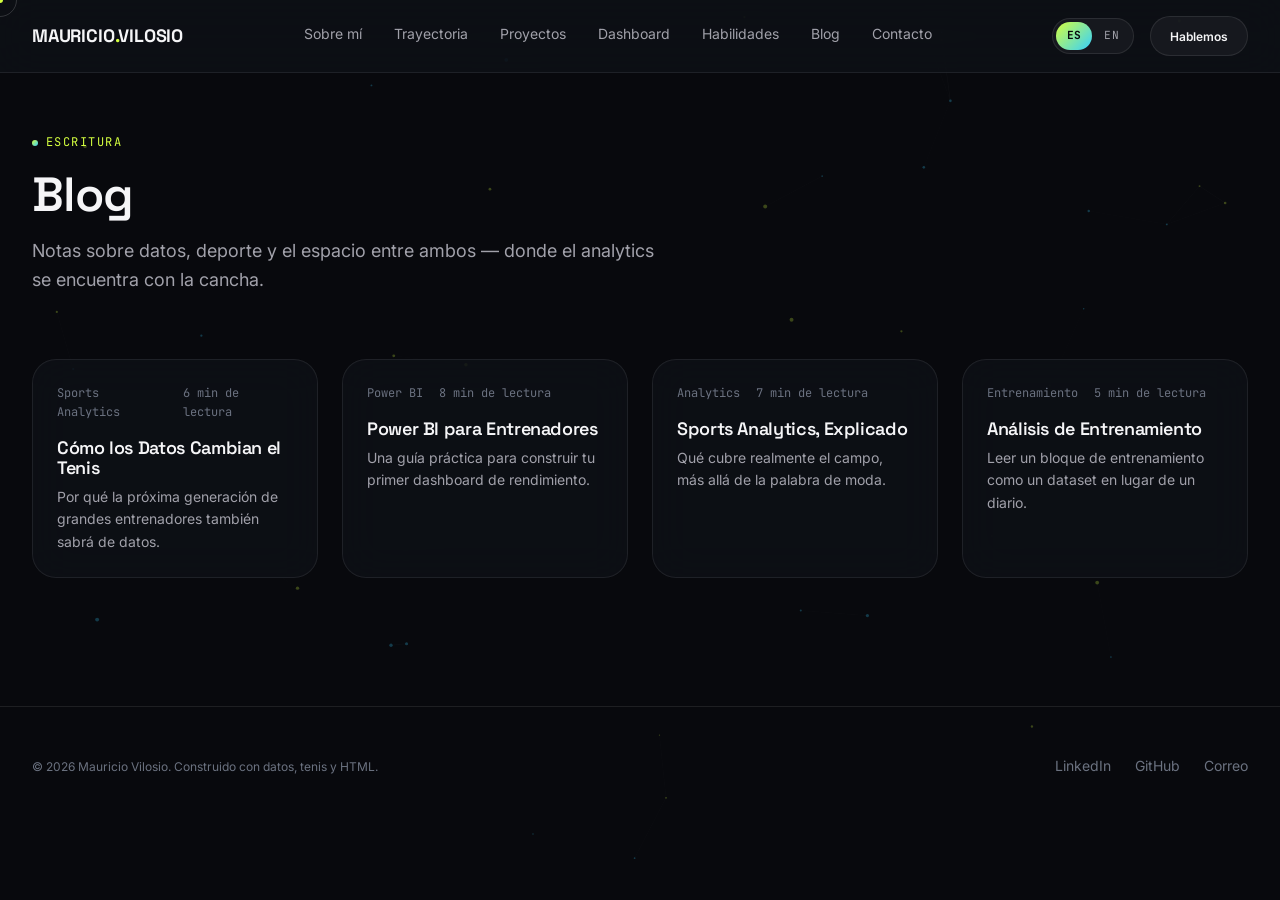
==== blog/index.html @ e8882847 "Sitio completo" ====
<!DOCTYPE html>
<html lang="es">
<head>
  <meta charset="UTF-8" />
  <meta name="viewport" content="width=device-width, initial-scale=1.0" />
  <title>Blog — Mauricio Vilosio</title>
  <meta name="description" content="Notas sobre Data Analytics, Sports Analytics y Rendimiento en Tenis por Mauricio Vilosio." />
  <link rel="icon" type="image/svg+xml" href="../assets/favicon.svg" />
  <link rel="preconnect" href="https://fonts.googleapis.com" />
  <link rel="preconnect" href="https://fonts.gstatic.com" crossorigin />
  <link href="https://fonts.googleapis.com/css2?family=Space+Grotesk:wght@500;600;700&family=Inter:wght@400;500;600;700&family=JetBrains+Mono:wght@400;500&display=swap" rel="stylesheet" />
  <link rel="stylesheet" href="../css/variables.css" />
  <link rel="stylesheet" href="../css/base.css" />
  <link rel="stylesheet" href="../css/components.css" />
  <link rel="stylesheet" href="../css/animations.css" />
  <link rel="stylesheet" href="../css/responsive.css" />
</head>
<body>
  <a href="#main" class="skip-link">Saltar al contenido</a>
  <canvas id="particles-canvas" aria-hidden="true"></canvas>

  <header class="nav is-scrolled">
    <div class="container nav__inner">
      <a href="../index.html" class="nav__logo">MAURICIO<span>.</span>VILOSIO</a>
      <nav class="nav__links" aria-label="Primary">
        <a href="../index.html#about" data-i18n="nav.about">Sobre mí</a>
        <a href="../index.html#timeline" data-i18n="nav.journey">Trayectoria</a>
        <a href="../index.html#projects" data-i18n="nav.projects">Proyectos</a>
        <a href="../index.html#dashboard" data-i18n="nav.dashboard">Dashboard</a>
        <a href="../index.html#skills" data-i18n="nav.skills">Habilidades</a>
        <a href="index.html" data-i18n="nav.blog">Blog</a>
        <a href="../index.html#contact" data-i18n="nav.contact">Contacto</a>
      </nav>
      <div class="nav__actions">
        <div class="lang-switch" role="group" aria-label="Language / Idioma">
          <button type="button" class="lang-switch__btn" data-lang="es">ES</button>
          <button type="button" class="lang-switch__btn" data-lang="en">EN</button>
        </div>
        <a href="../index.html#contact" class="btn btn--secondary btn--sm" data-i18n="nav.cta">Hablemos</a>
        <button class="nav__toggle" aria-label="Toggle menu" aria-expanded="false"><span></span><span></span><span></span></button>
      </div>
    </div>
  </header>

  <main id="main">
    <section class="section" style="padding-top: var(--space-8);">
      <div class="container">
        <div class="section-header reveal">
          <p class="eyebrow" data-i18n="blog.eyebrow">Escritura</p>
          <h1 class="section-title" data-i18n="blog.h1">Blog</h1>
          <p class="section-subtitle" data-i18n="blog.subtitle">Notas sobre datos, deporte y el espacio entre ambos — donde el analytics se encuentra con la cancha.</p>
        </div>

        <div class="blog-grid">
          <a class="glass-card blog-card reveal" href="how-data-changes-tennis.html" data-transition>
            <p class="blog-card__meta"><span data-i18n="blog.cat1">Sports Analytics</span><span data-i18n="blog.read1">6 min de lectura</span></p>
            <h2 class="blog-card__title" data-i18n="blog.post1.title">Cómo los Datos Cambian el Tenis</h2>
            <p class="blog-card__excerpt" data-i18n="blog.post1.excerpt">Por qué la próxima generación de grandes entrenadores también sabrá de datos.</p>
          </a>
          <a class="glass-card blog-card reveal" href="power-bi-for-coaches.html" data-transition>
            <p class="blog-card__meta"><span>Power BI</span><span data-i18n="blog.read2">8 min de lectura</span></p>
            <h2 class="blog-card__title" data-i18n="blog.post2.title">Power BI para Entrenadores</h2>
            <p class="blog-card__excerpt" data-i18n="blog.post2.excerpt">Una guía práctica para construir tu primer dashboard de rendimiento.</p>
          </a>
          <a class="glass-card blog-card reveal" href="sports-analytics.html" data-transition>
            <p class="blog-card__meta"><span data-i18n="blog.cat3">Analytics</span><span data-i18n="blog.read3">7 min de lectura</span></p>
            <h2 class="blog-card__title" data-i18n="blog.post3.title">Sports Analytics, Explicado</h2>
            <p class="blog-card__excerpt" data-i18n="blog.post3.excerpt">Qué cubre realmente el campo, más allá de la palabra de moda.</p>
          </a>
          <a class="glass-card blog-card reveal" href="training-analysis.html" data-transition>
            <p class="blog-card__meta"><span data-i18n="blog.cat4">Entrenamiento</span><span data-i18n="blog.read4">5 min de lectura</span></p>
            <h2 class="blog-card__title" data-i18n="blog.post4.title">Análisis de Entrenamiento</h2>
            <p class="blog-card__excerpt" data-i18n="blog.post4.excerpt">Leer un bloque de entrenamiento como un dataset en lugar de un diario.</p>
          </a>
        </div>
      </div>
    </section>
  </main>

  <footer class="footer">
    <div class="container footer__inner">
      <p class="footer__copy" data-i18n-copy="footer.copy">© 2026 Mauricio Vilosio. Construido con datos, tenis y HTML.</p>
      <div class="footer__links">
        <a href="https://www.linkedin.com/in/mauriciovilosio/" target="_blank" rel="noopener">LinkedIn</a>
        <a href="https://github.com/vilomauricio" target="_blank" rel="noopener">GitHub</a>
        <a href="mailto:mvilosiog@gmail.com" data-i18n="social.email">Correo</a>
      </div>
    </div>
  </footer>

  <script>
    window.PAGE_I18N = {
      en: {
        "meta.title": "Blog — Mauricio Vilosio",
        "meta.description": "Notes on Data Analytics, Sports Analytics and Tennis Performance by Mauricio Vilosio.",
        "blog.eyebrow": "Writing",
        "blog.h1": "Blog",
        "blog.subtitle": "Notes on data, sport and the space in between — where analytics meets the court.",
        "blog.cat1": "Sports Analytics",
        "blog.cat3": "Analytics",
        "blog.cat4": "Training",
        "blog.read1": "6 min read",
        "blog.read2": "8 min read",
        "blog.read3": "7 min read",
        "blog.read4": "5 min read",
        "blog.post1.title": "How Data Changes Tennis",
        "blog.post1.excerpt": "Why the next generation of great coaches will also be data-literate.",
        "blog.post2.title": "Power BI for Coaches",
        "blog.post2.excerpt": "A practical guide to building your first performance dashboard.",
        "blog.post3.title": "Sports Analytics, Explained",
        "blog.post3.excerpt": "What the field actually covers, beyond the buzzword.",
        "blog.post4.title": "Training Analysis",
        "blog.post4.excerpt": "Reading a training block like a dataset instead of a diary."
      }
    };
  </script>
  <script src="../js/cursor.js"></script>
  <script src="../js/particles.js"></script>
  <script src="../js/scrollReveal.js"></script>
  <script src="../js/navigation.js"></script>
  <script src="../js/main.js"></script>
  <script src="../js/i18n.js"></script>
</body>
</html>
---- css/variables.css ----
/* ==========================================================================
   DESIGN TOKENS — Mauricio Vilosio Portfolio
   ==========================================================================
   Central source of truth for color, spacing, typography and motion.
   Change values here to re-theme the entire site.
   Palette concept: "Data meets Court" — near-black base (Apple/Linear feel),
   lime accent (tennis ball) + cyan accent (data/tech) as gradient partners.
   ========================================================================== */

:root {
  /* ---------- Color: Base surfaces (Dark mode = default) ---------- */
  --color-bg: #08090d;
  --color-bg-alt: #0d0f16;
  --color-bg-elevated: #12141c;
  --color-surface: rgba(255, 255, 255, 0.045);
  --color-surface-hover: rgba(255, 255, 255, 0.075);
  --color-border: rgba(255, 255, 255, 0.09);
  --color-border-strong: rgba(255, 255, 255, 0.16);

  /* ---------- Color: Text ---------- */
  --color-text-primary: #f5f5f7;
  --color-text-secondary: #a1a1aa;
  --color-text-tertiary: #6b7280;
  --color-text-inverse: #08090d;

  /* ---------- Color: Brand accents ---------- */
  --color-accent-lime: #d4ff3f;
  --color-accent-cyan: #35d0ff;
  --color-accent-violet: #8b7bff;
  --gradient-brand: linear-gradient(135deg, var(--color-accent-lime) 0%, var(--color-accent-cyan) 100%);
  --gradient-brand-soft: linear-gradient(135deg, rgba(212, 255, 63, 0.15) 0%, rgba(53, 208, 255, 0.15) 100%);
  --gradient-violet: linear-gradient(135deg, var(--color-accent-cyan) 0%, var(--color-accent-violet) 100%);
  --gradient-radial-glow: radial-gradient(circle at 50% 0%, rgba(53, 208, 255, 0.16), transparent 60%);

  /* ---------- Color: Semantic ---------- */
  --color-success: #4ade80;
  --color-warning: #fbbf24;

  /* ---------- Typography ---------- */
  --font-display: "Space Grotesk", "Inter", -apple-system, BlinkMacSystemFont, sans-serif;
  --font-body: "Inter", -apple-system, BlinkMacSystemFont, "Segoe UI", sans-serif;
  --font-mono: "JetBrains Mono", "SFMono-Regular", Menlo, monospace;

  --fs-xs: 0.75rem;
  --fs-sm: 0.875rem;
  --fs-base: 1rem;
  --fs-md: 1.125rem;
  --fs-lg: 1.375rem;
  --fs-xl: 1.75rem;
  --fs-2xl: 2.25rem;
  --fs-3xl: 3rem;
  --fs-4xl: 4rem;
  --fs-5xl: 5.5rem;

  /* ---------- Spacing scale (8px base) ---------- */
  --space-1: 0.5rem;
  --space-2: 1rem;
  --space-3: 1.5rem;
  --space-4: 2rem;
  --space-5: 3rem;
  --space-6: 4rem;
  --space-7: 6rem;
  --space-8: 8rem;
  --space-9: 12rem;

  /* ---------- Layout ---------- */
  --container-max: 1280px;
  --container-narrow: 860px;
  --radius-sm: 8px;
  --radius-md: 16px;
  --radius-lg: 24px;
  --radius-full: 999px;

  /* ---------- Elevation ---------- */
  --shadow-sm: 0 2px 8px rgba(0, 0, 0, 0.25);
  --shadow-md: 0 8px 30px rgba(0, 0, 0, 0.35);
  --shadow-lg: 0 20px 60px rgba(0, 0, 0, 0.45);
  --shadow-glow-lime: 0 0 40px rgba(212, 255, 63, 0.18);
  --shadow-glow-cyan: 0 0 40px rgba(53, 208, 255, 0.18);

  /* ---------- Glassmorphism ---------- */
  --glass-bg: rgba(18, 20, 28, 0.55);
  --glass-border: rgba(255, 255, 255, 0.08);
  --glass-blur: blur(20px);

  /* ---------- Motion ---------- */
  --ease-out-quart: cubic-bezier(0.25, 1, 0.5, 1);
  --ease-out-expo: cubic-bezier(0.16, 1, 0.3, 1);
  --duration-fast: 0.2s;
  --duration-base: 0.4s;
  --duration-slow: 0.8s;

  /* ---------- Z-index scale ---------- */
  --z-cursor: 9999;
  --z-nav: 1000;
  --z-modal: 900;
  --z-particles: -1;
}

/* Light mode is intentionally not implemented — dark is the brand default,
   per project spec. A prefers-color-scheme hook is left here for future use. */
---- css/base.css ----
/* ==========================================================================
   BASE — reset, typography, global element defaults
   ========================================================================== */

*,
*::before,
*::after {
  box-sizing: border-box;
  margin: 0;
  padding: 0;
}

html {
  scroll-behavior: smooth;
  -webkit-text-size-adjust: 100%;
}

@media (prefers-reduced-motion: reduce) {
  html {
    scroll-behavior: auto;
  }
  *,
  *::before,
  *::after {
    animation-duration: 0.001ms !important;
    animation-iteration-count: 1 !important;
    transition-duration: 0.001ms !important;
    scroll-behavior: auto !important;
  }
}

body {
  background: var(--color-bg);
  color: var(--color-text-primary);
  font-family: var(--font-body);
  font-size: var(--fs-base);
  line-height: 1.6;
  -webkit-font-smoothing: antialiased;
  -moz-osx-font-smoothing: grayscale;
  overflow-x: hidden;
  cursor: none;
}

/* Fallback: on touch devices there's no custom cursor, restore default */
@media (hover: none) and (pointer: coarse) {
  body {
    cursor: auto;
  }
}

img,
picture,
svg {
  display: block;
  max-width: 100%;
}

a {
  color: inherit;
  text-decoration: none;
}

ul,
ol {
  list-style: none;
}

button,
input,
textarea {
  font: inherit;
  color: inherit;
  background: none;
  border: none;
}

button {
  cursor: pointer;
}

h1,
h2,
h3,
h4 {
  font-family: var(--font-display);
  font-weight: 600;
  line-height: 1.1;
  letter-spacing: -0.02em;
}

::selection {
  background: var(--color-accent-lime);
  color: var(--color-text-inverse);
}

/* Accessible focus ring — never remove focus styles without a replacement */
:focus-visible {
  outline: 2px solid var(--color-accent-cyan);
  outline-offset: 3px;
  border-radius: var(--radius-sm);
}

/* Scrollbar (webkit) — subtle, matches dark theme */
::-webkit-scrollbar {
  width: 10px;
}
::-webkit-scrollbar-track {
  background: var(--color-bg);
}
::-webkit-scrollbar-thumb {
  background: var(--color-border-strong);
  border-radius: var(--radius-full);
}
::-webkit-scrollbar-thumb:hover {
  background: var(--color-text-tertiary);
}

/* ---------- Layout helpers ---------- */
.container {
  width: 100%;
  max-width: var(--container-max);
  margin-inline: auto;
  padding-inline: var(--space-4);
}

.container--narrow {
  max-width: var(--container-narrow);
}

.section {
  padding-block: var(--space-8);
  position: relative;
}

.section-header {
  max-width: 640px;
  margin-bottom: var(--space-6);
}

.eyebrow {
  display: inline-flex;
  align-items: center;
  gap: var(--space-1);
  font-family: var(--font-mono);
  font-size: var(--fs-xs);
  letter-spacing: 0.12em;
  text-transform: uppercase;
  color: var(--color-accent-lime);
  margin-bottom: var(--space-2);
}

.eyebrow::before {
  content: "";
  width: 6px;
  height: 6px;
  border-radius: 50%;
  background: var(--gradient-brand);
}

.section-title {
  font-size: var(--fs-3xl);
  margin-bottom: var(--space-2);
}

.section-subtitle {
  color: var(--color-text-secondary);
  font-size: var(--fs-md);
  max-width: 60ch;
}

.text-gradient {
  background: var(--gradient-brand);
  -webkit-background-clip: text;
  background-clip: text;
  color: transparent;
}

.sr-only {
  position: absolute;
  width: 1px;
  height: 1px;
  padding: 0;
  margin: -1px;
  overflow: hidden;
  clip: rect(0, 0, 0, 0);
  white-space: nowrap;
  border: 0;
}

.skip-link {
  position: absolute;
  top: -100px;
  left: var(--space-2);
  background: var(--color-accent-lime);
  color: var(--color-text-inverse);
  padding: var(--space-1) var(--space-2);
  border-radius: var(--radius-sm);
  z-index: 10000;
  transition: top var(--duration-fast) var(--ease-out-quart);
}

.skip-link:focus {
  top: var(--space-2);
}
---- css/components.css ----
/* ==========================================================================
   COMPONENTS — reusable UI blocks
   Sections in this file: Cursor, Nav, Language switch, Buttons, Glass Card,
   Hero, Timeline, Project Card, Dashboard/KPI, Skills, Vision, Process,
   Blog, Contact, Footer, Project page, Reveal utility.
   ========================================================================== */

/* ---------- Custom cursor ---------- */
.cursor-dot,
.cursor-ring {
  position: fixed;
  top: 0;
  left: 0;
  pointer-events: none;
  z-index: var(--z-cursor);
  border-radius: 50%;
  transform: translate(-50%, -50%);
  will-change: transform;
}

.cursor-dot {
  width: 6px;
  height: 6px;
  background: var(--color-accent-lime);
}

.cursor-ring {
  width: 34px;
  height: 34px;
  border: 1px solid var(--color-border-strong);
  transition: width var(--duration-fast) var(--ease-out-quart), height var(--duration-fast) var(--ease-out-quart),
    border-color var(--duration-fast) var(--ease-out-quart), background var(--duration-fast) var(--ease-out-quart);
}

.cursor-ring.is-hover {
  width: 60px;
  height: 60px;
  background: rgba(212, 255, 63, 0.08);
  border-color: var(--color-accent-lime);
}

@media (hover: none) and (pointer: coarse) {
  .cursor-dot,
  .cursor-ring {
    display: none;
  }
}

/* ---------- Particle canvas ---------- */
#particles-canvas {
  position: fixed;
  inset: 0;
  z-index: var(--z-particles);
  opacity: 0.5;
}

/* ---------- Navigation ---------- */
.nav {
  position: fixed;
  top: 0;
  left: 0;
  right: 0;
  z-index: var(--z-nav);
  padding: var(--space-2) 0;
  transition: background var(--duration-base) var(--ease-out-quart), border-color var(--duration-base) var(--ease-out-quart);
  border-bottom: 1px solid transparent;
}

.nav.is-scrolled {
  background: var(--glass-bg);
  backdrop-filter: var(--glass-blur);
  -webkit-backdrop-filter: var(--glass-blur);
  border-bottom-color: var(--glass-border);
}

.nav__inner {
  display: flex;
  align-items: center;
  justify-content: space-between;
}

.nav__logo {
  font-family: var(--font-display);
  font-weight: 700;
  font-size: var(--fs-md);
  letter-spacing: -0.01em;
}

.nav__logo span {
  color: var(--color-accent-lime);
}

.nav__links {
  display: flex;
  gap: var(--space-4);
}

.nav__links a {
  font-size: var(--fs-sm);
  color: var(--color-text-secondary);
  position: relative;
  padding-bottom: 4px;
  transition: color var(--duration-fast);
}

.nav__links a::after {
  content: "";
  position: absolute;
  left: 0;
  bottom: 0;
  width: 0;
  height: 1px;
  background: var(--gradient-brand);
  transition: width var(--duration-base) var(--ease-out-quart);
}

.nav__links a:hover {
  color: var(--color-text-primary);
}

.nav__links a:hover::after {
  width: 100%;
}

.nav__actions {
  display: flex;
  align-items: center;
  gap: var(--space-2);
}

/* ---------- Language switch ---------- */
.lang-switch {
  display: flex;
  align-items: center;
  gap: 2px;
  padding: 3px;
  border-radius: var(--radius-full);
  border: 1px solid var(--color-border);
  background: var(--color-surface);
}

.lang-switch__btn {
  padding: 0.3rem 0.65rem;
  font-family: var(--font-mono);
  font-size: 0.7rem;
  letter-spacing: 0.04em;
  border-radius: var(--radius-full);
  color: var(--color-text-secondary);
  transition: background var(--duration-fast), color var(--duration-fast);
}

.lang-switch__btn:hover {
  color: var(--color-text-primary);
}

.lang-switch__btn.is-active {
  background: var(--gradient-brand);
  color: var(--color-text-inverse);
  font-weight: 700;
}

.nav__toggle {
  display: none;
  flex-direction: column;
  gap: 5px;
  width: 24px;
}

.nav__toggle span {
  height: 2px;
  background: var(--color-text-primary);
  border-radius: 2px;
}

/* ---------- Buttons ---------- */
.btn {
  display: inline-flex;
  align-items: center;
  justify-content: center;
  gap: var(--space-1);
  padding: 0.9rem 1.8rem;
  border-radius: var(--radius-full);
  font-size: var(--fs-sm);
  font-weight: 600;
  transition: transform var(--duration-fast) var(--ease-out-quart), box-shadow var(--duration-fast) var(--ease-out-quart),
    background var(--duration-fast) var(--ease-out-quart), border-color var(--duration-fast) var(--ease-out-quart);
  white-space: nowrap;
}

.btn:active {
  transform: scale(0.97);
}

.btn--primary {
  background: var(--gradient-brand);
  color: var(--color-text-inverse);
}

.btn--primary:hover {
  box-shadow: var(--shadow-glow-lime);
  transform: translateY(-2px);
}

.btn--secondary {
  background: var(--color-surface);
  border: 1px solid var(--color-border);
  color: var(--color-text-primary);
}

.btn--secondary:hover {
  background: var(--color-surface-hover);
  border-color: var(--color-border-strong);
  transform: translateY(-2px);
}

.btn--ghost {
  color: var(--color-text-secondary);
  padding: 0.6rem 1rem;
}

.btn--ghost:hover {
  color: var(--color-text-primary);
}

.btn--sm {
  padding: 0.6rem 1.2rem;
  font-size: var(--fs-xs);
}

/* ---------- Glass card (base for most components) ---------- */
.glass-card {
  background: var(--glass-bg);
  border: 1px solid var(--glass-border);
  backdrop-filter: var(--glass-blur);
  -webkit-backdrop-filter: var(--glass-blur);
  border-radius: var(--radius-lg);
  transition: transform var(--duration-base) var(--ease-out-quart), border-color var(--duration-base) var(--ease-out-quart),
    box-shadow var(--duration-base) var(--ease-out-quart);
}

/* ---------- Hero ---------- */
.hero {
  min-height: 100vh;
  display: flex;
  align-items: center;
  position: relative;
  padding-top: var(--space-7);
  background: var(--gradient-radial-glow);
}

.hero__grid {
  display: grid;
  grid-template-columns: 1.1fr 0.9fr;
  gap: var(--space-6);
  align-items: center;
}

.hero__eyebrow {
  font-family: var(--font-mono);
  font-size: var(--fs-sm);
  color: var(--color-accent-cyan);
  letter-spacing: 0.08em;
  margin-bottom: var(--space-2);
}

.hero__title {
  font-size: clamp(2.6rem, 6vw, var(--fs-5xl));
  margin-bottom: var(--space-2);
}

.hero__roles {
  display: flex;
  flex-wrap: wrap;
  gap: var(--space-1);
  margin-bottom: var(--space-3);
}

.role-pill {
  font-family: var(--font-mono);
  font-size: var(--fs-xs);
  padding: 0.35rem 0.9rem;
  border-radius: var(--radius-full);
  border: 1px solid var(--color-border);
  color: var(--color-text-secondary);
  background: var(--color-surface);
}

.hero__subtitle {
  font-size: var(--fs-lg);
  color: var(--color-text-secondary);
  max-width: 46ch;
  margin-bottom: var(--space-4);
}

.hero__actions {
  display: flex;
  gap: var(--space-2);
  flex-wrap: wrap;
}

.hero__visual {
  position: relative;
  aspect-ratio: 4 / 5;
  border-radius: var(--radius-lg);
  overflow: hidden;
  border: 1px solid var(--color-border);
  box-shadow: var(--shadow-lg);
}

.hero__visual img {
  width: 100%;
  height: 100%;
  object-fit: cover;
}

.hero__visual::after {
  content: "";
  position: absolute;
  inset: 0;
  background: linear-gradient(180deg, transparent 40%, rgba(8, 9, 13, 0.75) 100%);
}

.hero__scroll-cue {
  position: absolute;
  bottom: var(--space-4);
  left: 50%;
  transform: translateX(-50%);
  display: flex;
  flex-direction: column;
  align-items: center;
  gap: var(--space-1);
  font-family: var(--font-mono);
  font-size: var(--fs-xs);
  color: var(--color-text-tertiary);
}

.hero__scroll-cue .line {
  width: 1px;
  height: 32px;
  background: var(--color-border-strong);
  position: relative;
  overflow: hidden;
}

.hero__scroll-cue .line::after {
  content: "";
  position: absolute;
  top: -100%;
  left: 0;
  width: 100%;
  height: 100%;
  background: var(--gradient-brand);
  animation: scroll-cue 2s ease-in-out infinite;
}

@keyframes scroll-cue {
  0% {
    top: -100%;
  }
  50% {
    top: 0;
  }
  100% {
    top: 100%;
  }
}

/* ---------- About ---------- */
.about__layout {
  display: grid;
  grid-template-columns: 0.9fr 1.1fr;
  gap: var(--space-6);
  align-items: start;
}

.about__story p {
  color: var(--color-text-secondary);
  margin-bottom: var(--space-3);
  font-size: var(--fs-md);
}

.about__story strong {
  color: var(--color-text-primary);
  font-weight: 600;
}

.about__quote {
  padding: var(--space-4);
  border-left: 2px solid var(--color-accent-lime);
  font-family: var(--font-display);
  font-size: var(--fs-lg);
  color: var(--color-text-primary);
}

/* ---------- Timeline ---------- */
.timeline {
  position: relative;
  padding-left: var(--space-5);
}

.timeline::before {
  content: "";
  position: absolute;
  left: 6px;
  top: 6px;
  bottom: 6px;
  width: 2px;
  background: linear-gradient(180deg, var(--color-accent-lime), var(--color-accent-cyan), var(--color-border));
}

.timeline__item {
  position: relative;
  padding-bottom: var(--space-6);
}

.timeline__item:last-child {
  padding-bottom: 0;
}

.timeline__dot {
  position: absolute;
  left: calc(-1 * var(--space-5) + 1px);
  top: 4px;
  width: 14px;
  height: 14px;
  border-radius: 50%;
  background: var(--color-bg);
  border: 2px solid var(--color-accent-cyan);
  transition: background var(--duration-base), border-color var(--duration-base), box-shadow var(--duration-base);
}

.timeline__item.is-active .timeline__dot {
  background: var(--gradient-brand);
  border-color: transparent;
  box-shadow: var(--shadow-glow-lime);
}

.timeline__year {
  font-family: var(--font-mono);
  font-size: var(--fs-xs);
  color: var(--color-accent-cyan);
  letter-spacing: 0.08em;
  margin-bottom: 0.35rem;
}

.timeline__title {
  font-size: var(--fs-lg);
  margin-bottom: 0.4rem;
}

.timeline__desc {
  color: var(--color-text-secondary);
  max-width: 60ch;
}

.timeline__item--future .timeline__dot {
  border-style: dashed;
}

/* ---------- Featured Projects ---------- */
.projects-grid {
  display: grid;
  grid-template-columns: repeat(auto-fit, minmax(320px, 1fr));
  gap: var(--space-3);
}

.project-card {
  padding: var(--space-3);
  display: flex;
  flex-direction: column;
  height: 100%;
  min-height: 320px;
}

.project-card:hover {
  transform: translateY(-6px);
  border-color: var(--color-border-strong);
  box-shadow: var(--shadow-md);
}

.project-card__tag {
  font-family: var(--font-mono);
  font-size: var(--fs-xs);
  color: var(--color-accent-lime);
  text-transform: uppercase;
  letter-spacing: 0.08em;
  margin-bottom: var(--space-2);
}

.project-card__media {
  border-radius: var(--radius-md);
  overflow: hidden;
  aspect-ratio: 16/10;
  margin-bottom: var(--space-2);
  border: 1px solid var(--color-border);
}

.project-card__media img {
  width: 100%;
  height: 100%;
  object-fit: cover;
  transition: transform var(--duration-slow) var(--ease-out-quart);
}

.project-card:hover .project-card__media img {
  transform: scale(1.06);
}

.project-card__title {
  font-size: var(--fs-lg);
  margin-bottom: var(--space-1);
}

.project-card__desc {
  color: var(--color-text-secondary);
  font-size: var(--fs-sm);
  margin-bottom: var(--space-2);
  flex-grow: 1;
}

.project-card__stack {
  display: flex;
  flex-wrap: wrap;
  gap: 0.4rem;
  margin-bottom: var(--space-2);
}

.chip {
  font-size: var(--fs-xs);
  padding: 0.25rem 0.7rem;
  border-radius: var(--radius-full);
  background: var(--color-surface);
  border: 1px solid var(--color-border);
  color: var(--color-text-secondary);
}

.project-card__link {
  display: inline-flex;
  align-items: center;
  gap: 0.4rem;
  font-size: var(--fs-sm);
  font-weight: 600;
  color: var(--color-text-primary);
}

.project-card__link svg {
  width: 16px;
  height: 16px;
  transition: transform var(--duration-fast) var(--ease-out-quart);
}

.project-card:hover .project-card__link svg {
  transform: translate(3px, -3px);
}

/* ---------- Dashboard / KPI ---------- */
.dashboard {
  border-radius: var(--radius-lg);
  padding: var(--space-5);
  background: linear-gradient(160deg, rgba(212, 255, 63, 0.04), rgba(53, 208, 255, 0.04));
  border: 1px solid var(--color-border);
}

.dashboard__header {
  display: flex;
  align-items: center;
  justify-content: space-between;
  margin-bottom: var(--space-4);
  flex-wrap: wrap;
  gap: var(--space-2);
}

.dashboard__status {
  display: flex;
  align-items: center;
  gap: 0.5rem;
  font-family: var(--font-mono);
  font-size: var(--fs-xs);
  color: var(--color-success);
}

.dashboard__status .dot {
  width: 8px;
  height: 8px;
  border-radius: 50%;
  background: var(--color-success);
  box-shadow: 0 0 8px var(--color-success);
  animation: pulse-dot 2s infinite;
}

@keyframes pulse-dot {
  0%,
  100% {
    opacity: 1;
  }
  50% {
    opacity: 0.4;
  }
}

.kpi-grid {
  display: grid;
  grid-template-columns: repeat(5, 1fr);
  gap: var(--space-3);
}

.kpi-card {
  padding: var(--space-3);
  text-align: left;
}

.kpi-card__value {
  font-family: var(--font-display);
  font-size: var(--fs-3xl);
  font-weight: 700;
  background: var(--gradient-brand);
  -webkit-background-clip: text;
  background-clip: text;
  color: transparent;
  line-height: 1;
  margin-bottom: 0.5rem;
}

.kpi-card__label {
  font-size: var(--fs-sm);
  color: var(--color-text-secondary);
}

.kpi-card__bar {
  margin-top: var(--space-2);
  height: 4px;
  border-radius: var(--radius-full);
  background: var(--color-border);
  overflow: hidden;
}

.kpi-card__bar span {
  display: block;
  height: 100%;
  width: 0%;
  background: var(--gradient-brand);
  transition: width 1.4s var(--ease-out-expo);
}

/* ---------- Skills ---------- */
.skills-grid {
  display: grid;
  grid-template-columns: repeat(auto-fill, minmax(190px, 1fr));
  gap: var(--space-2);
}

.skill-card {
  padding: var(--space-3);
  text-align: center;
  display: flex;
  flex-direction: column;
  align-items: center;
  gap: var(--space-1);
}

.skill-card:hover {
  transform: translateY(-4px);
  border-color: var(--color-accent-cyan);
}

.skill-card__icon {
  width: 34px;
  height: 34px;
  color: var(--color-accent-lime);
}

.skill-card__name {
  font-weight: 600;
  font-size: var(--fs-sm);
}

.skill-card__category {
  font-family: var(--font-mono);
  font-size: 0.65rem;
  text-transform: uppercase;
  letter-spacing: 0.06em;
  color: var(--color-text-tertiary);
}

/* ---------- Vision ---------- */
.vision {
  border-radius: var(--radius-lg);
  padding: var(--space-6);
  text-align: center;
  background: var(--gradient-brand-soft);
  border: 1px solid var(--color-border);
}

.vision__text {
  font-family: var(--font-display);
  font-size: clamp(1.5rem, 3vw, var(--fs-2xl));
  max-width: 780px;
  margin-inline: auto;
  line-height: 1.35;
}

/* ---------- Process ---------- */
.process-grid {
  display: grid;
  grid-template-columns: repeat(5, 1fr);
  gap: var(--space-2);
  counter-reset: process;
}

.process-card {
  padding: var(--space-3);
  position: relative;
}

.process-card::before {
  counter-increment: process;
  content: "0" counter(process);
  font-family: var(--font-mono);
  font-size: var(--fs-xs);
  color: var(--color-text-tertiary);
  display: block;
  margin-bottom: var(--space-2);
}

.process-card__title {
  font-size: var(--fs-md);
  margin-bottom: 0.4rem;
}

.process-card__desc {
  font-size: var(--fs-sm);
  color: var(--color-text-secondary);
}

.process-arrow {
  display: none;
}

/* ---------- Blog ---------- */
.blog-grid {
  display: grid;
  grid-template-columns: repeat(auto-fit, minmax(260px, 1fr));
  gap: var(--space-3);
}

.blog-card {
  padding: var(--space-3);
}

.blog-card:hover {
  transform: translateY(-4px);
}

.blog-card__meta {
  display: flex;
  gap: var(--space-2);
  font-family: var(--font-mono);
  font-size: var(--fs-xs);
  color: var(--color-text-tertiary);
  margin-bottom: var(--space-2);
}

.blog-card__title {
  font-size: var(--fs-md);
  margin-bottom: 0.5rem;
}

.blog-card__excerpt {
  color: var(--color-text-secondary);
  font-size: var(--fs-sm);
}

.badge-soon {
  display: inline-block;
  margin-top: var(--space-2);
  font-family: var(--font-mono);
  font-size: 0.65rem;
  text-transform: uppercase;
  letter-spacing: 0.08em;
  color: var(--color-text-tertiary);
  border: 1px dashed var(--color-border-strong);
  padding: 0.2rem 0.6rem;
  border-radius: var(--radius-full);
}

/* ---------- Contact ---------- */
.contact__layout {
  display: grid;
  grid-template-columns: 1fr 1fr;
  gap: var(--space-6);
}

.contact-form {
  display: flex;
  flex-direction: column;
  gap: var(--space-2);
}

.form-field {
  display: flex;
  flex-direction: column;
  gap: 0.5rem;
}

.form-field label {
  font-size: var(--fs-sm);
  color: var(--color-text-secondary);
}

.form-field input,
.form-field textarea {
  padding: 0.9rem 1rem;
  border-radius: var(--radius-sm);
  border: 1px solid var(--color-border);
  background: var(--color-surface);
  color: var(--color-text-primary);
  transition: border-color var(--duration-fast);
}

.form-field input:focus,
.form-field textarea:focus {
  border-color: var(--color-accent-cyan);
}

.contact-socials {
  display: flex;
  flex-direction: column;
  gap: var(--space-2);
  justify-content: center;
}

.social-link {
  display: flex;
  align-items: center;
  gap: var(--space-2);
  padding: var(--space-3);
}

.social-link:hover {
  border-color: var(--color-accent-lime);
  transform: translateX(4px);
}

.social-link svg {
  width: 22px;
  height: 22px;
  color: var(--color-accent-lime);
}

.social-link__label {
  font-weight: 600;
}

.social-link__value {
  font-size: var(--fs-xs);
  color: var(--color-text-tertiary);
}

.form-status {
  font-size: var(--fs-sm);
  min-height: 1.2em;
}

.form-status.success {
  color: var(--color-success);
}

/* ---------- Footer ---------- */
.footer {
  padding-block: var(--space-5);
  border-top: 1px solid var(--color-border);
}

.footer__inner {
  display: flex;
  align-items: center;
  justify-content: space-between;
  flex-wrap: wrap;
  gap: var(--space-2);
}

.footer__links {
  display: flex;
  gap: var(--space-3);
}

.footer__links a {
  color: var(--color-text-tertiary);
  font-size: var(--fs-sm);
  transition: color var(--duration-fast);
}

.footer__links a:hover {
  color: var(--color-text-primary);
}

.footer__copy {
  color: var(--color-text-tertiary);
  font-size: var(--fs-xs);
}

/* ---------- Project page ---------- */
.project-hero {
  padding-top: var(--space-8);
}

.project-hero__back {
  display: inline-flex;
  align-items: center;
  gap: 0.4rem;
  color: var(--color-text-secondary);
  margin-bottom: var(--space-3);
  font-size: var(--fs-sm);
}

.project-hero__back:hover {
  color: var(--color-accent-lime);
}

.project-meta-grid {
  display: grid;
  grid-template-columns: repeat(4, 1fr);
  gap: var(--space-2);
  margin-block: var(--space-4);
}

.meta-item {
  padding: var(--space-2);
}

.meta-item__label {
  font-family: var(--font-mono);
  font-size: var(--fs-xs);
  text-transform: uppercase;
  color: var(--color-text-tertiary);
  margin-bottom: 0.35rem;
}

.meta-item__value {
  font-weight: 600;
}

.project-body {
  display: grid;
  grid-template-columns: 2fr 1fr;
  gap: var(--space-6);
  align-items: start;
}

.project-body article h2 {
  font-size: var(--fs-xl);
  margin-block: var(--space-5) var(--space-2);
}

.project-body article h2:first-child {
  margin-top: 0;
}

.project-body article p,
.project-body article li {
  color: var(--color-text-secondary);
  margin-bottom: var(--space-2);
}

.project-body article ul {
  list-style: disc;
  padding-left: 1.2em;
}

.project-sidebar {
  position: sticky;
  top: 100px;
  padding: var(--space-3);
  display: flex;
  flex-direction: column;
  gap: var(--space-3);
}

.gallery-grid {
  display: grid;
  grid-template-columns: repeat(2, 1fr);
  gap: var(--space-2);
  margin-block: var(--space-3);
}

.gallery-grid img {
  border-radius: var(--radius-md);
  border: 1px solid var(--color-border);
  aspect-ratio: 4/3;
  object-fit: cover;
}

/* ---------- Reveal-on-scroll utility ---------- */
.reveal {
  opacity: 0;
  transform: translateY(24px);
  transition: opacity 0.9s var(--ease-out-expo), transform 0.9s var(--ease-out-expo);
}

.reveal.is-visible {
  opacity: 1;
  transform: translateY(0);
}
---- css/animations.css ----
/* ==========================================================================
   ANIMATIONS — keyframes & entrance/hover motion
   ========================================================================== */

@keyframes fade-in-up {
  from {
    opacity: 0;
    transform: translateY(30px);
  }
  to {
    opacity: 1;
    transform: translateY(0);
  }
}

@keyframes float {
  0%,
  100% {
    transform: translateY(0);
  }
  50% {
    transform: translateY(-12px);
  }
}

@keyframes gradient-shift {
  0% {
    background-position: 0% 50%;
  }
  50% {
    background-position: 100% 50%;
  }
  100% {
    background-position: 0% 50%;
  }
}

@keyframes spin-slow {
  from {
    transform: rotate(0deg);
  }
  to {
    transform: rotate(360deg);
  }
}

.hero__title,
.hero__subtitle,
.hero__actions {
  animation: fade-in-up 0.9s var(--ease-out-expo) both;
}

.hero__subtitle {
  animation-delay: 0.1s;
}

.hero__actions {
  animation-delay: 0.2s;
}

.hero__visual {
  animation: fade-in-up 1.1s var(--ease-out-expo) both, float 6s ease-in-out 1.1s infinite;
}

/* Staggered reveal helper — add data-stagger index via inline style or JS */
.reveal[data-stagger] {
  transition-delay: calc(var(--stagger, 0) * 90ms);
}

/* Gradient text with subtle animated sheen, used sparingly */
.text-gradient-animated {
  background: var(--gradient-brand);
  background-size: 200% 200%;
  -webkit-background-clip: text;
  background-clip: text;
  color: transparent;
  animation: gradient-shift 6s ease infinite;
}

/* Button micro-interaction shine */
.btn--primary {
  position: relative;
  overflow: hidden;
}

.btn--primary::after {
  content: "";
  position: absolute;
  top: 0;
  left: -60%;
  width: 40%;
  height: 100%;
  background: rgba(255, 255, 255, 0.35);
  transform: skewX(-20deg);
  transition: left 0.6s ease;
}

.btn--primary:hover::after {
  left: 130%;
}

/* Page transition overlay */
.page-transition {
  position: fixed;
  inset: 0;
  z-index: 10001;
  background: var(--color-bg);
  transform: translateY(100%);
  pointer-events: none;
}

.page-transition.is-active {
  animation: page-wipe 0.6s var(--ease-out-expo) forwards;
}

@keyframes page-wipe {
  0% {
    transform: translateY(100%);
  }
  50% {
    transform: translateY(0%);
  }
  100% {
    transform: translateY(-100%);
  }
}
---- css/responsive.css ----
/* ==========================================================================
   RESPONSIVE — breakpoints from largest to smallest
   Breakpoints: 1024px (tablet), 768px (mobile landscape), 480px (mobile)
   ========================================================================== */

@media (max-width: 1024px) {
  .hero__grid,
  .about__layout,
  .project-body,
  .contact__layout {
    grid-template-columns: 1fr;
  }

  .hero__visual {
    order: -1;
    max-width: 420px;
    margin-inline: auto;
  }

  .kpi-grid {
    grid-template-columns: repeat(3, 1fr);
  }

  .process-grid {
    grid-template-columns: repeat(3, 1fr);
  }

  .project-meta-grid {
    grid-template-columns: repeat(2, 1fr);
  }

  .project-sidebar {
    position: static;
  }
}

@media (max-width: 768px) {
  .nav__links {
    position: fixed;
    top: 64px;
    left: 0;
    right: 0;
    flex-direction: column;
    background: var(--glass-bg);
    backdrop-filter: var(--glass-blur);
    padding: var(--space-3);
    border-bottom: 1px solid var(--glass-border);
    transform: translateY(-120%);
    transition: transform var(--duration-base) var(--ease-out-quart);
  }

  .nav__links.is-open {
    transform: translateY(0);
  }

  .nav__toggle {
    display: flex;
  }

  .section {
    padding-block: var(--space-6);
  }

  .kpi-grid {
    grid-template-columns: repeat(2, 1fr);
  }

  .process-grid {
    grid-template-columns: repeat(2, 1fr);
  }

  .skills-grid {
    grid-template-columns: repeat(2, 1fr);
  }

  .footer__inner {
    flex-direction: column;
    text-align: center;
  }
}

@media (max-width: 480px) {
  .nav__actions .btn--secondary.btn--sm {
    display: none;
  }

  .hero__title {
    font-size: 2.2rem;
  }

  .section-title {
    font-size: var(--fs-2xl);
  }

  .kpi-grid,
  .process-grid,
  .project-meta-grid {
    grid-template-columns: 1fr;
  }

  .hero__actions .btn {
    width: 100%;
  }

  .court-wrap {
    aspect-ratio: 4/5;
  }
}
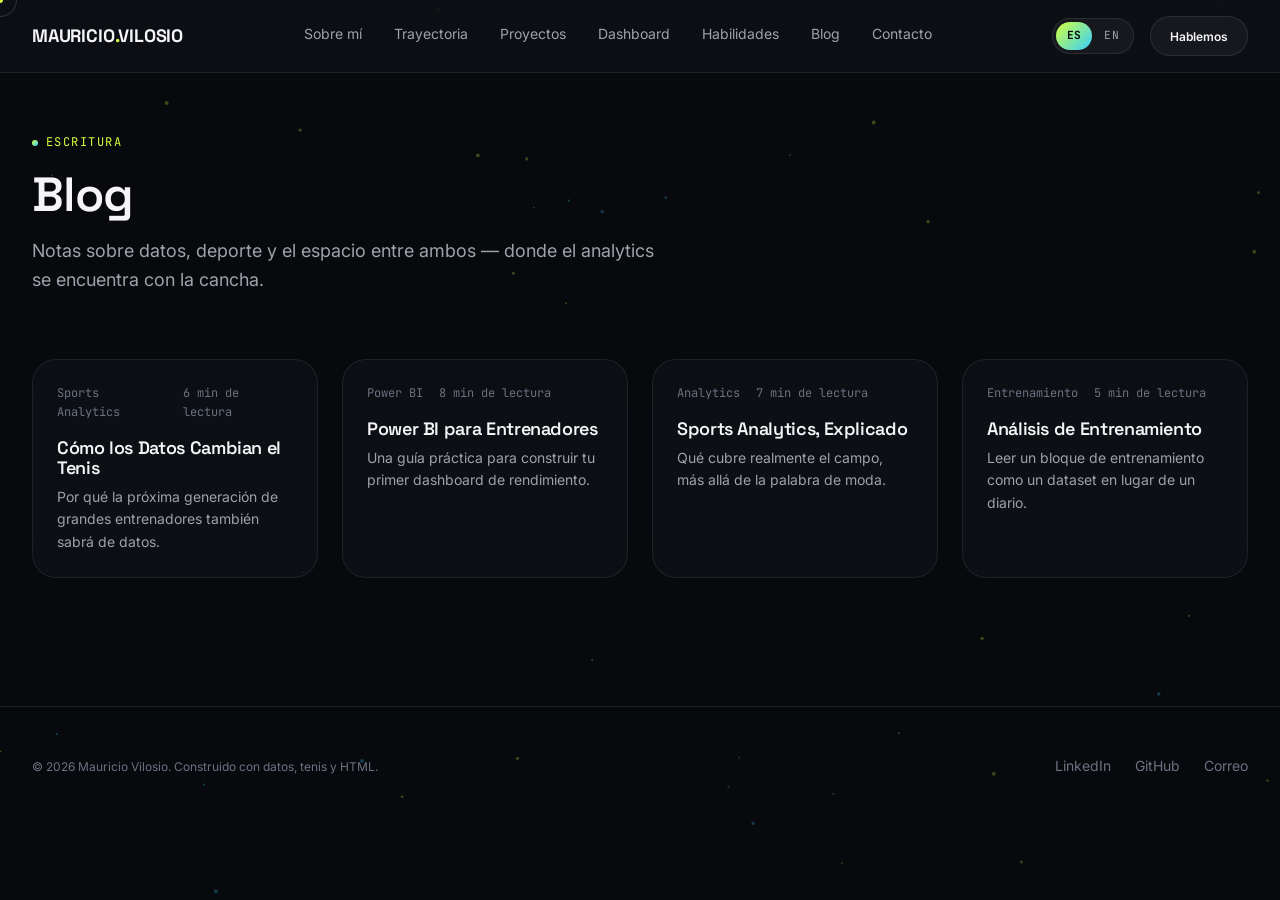
==== commit 7ff8dc72: "Nueva seccion Galeria" ====
--- a/blog/index.html
+++ b/blog/index.html
@@ -82,7 +82,7 @@
       <p class="footer__copy" data-i18n-copy="footer.copy">© 2026 Mauricio Vilosio. Construido con datos, tenis y HTML.</p>
       <div class="footer__links">
         <a href="https://www.linkedin.com/in/mauriciovilosio/" target="_blank" rel="noopener">LinkedIn</a>
-        <a href="https://github.com/vilomauricio" target="_blank" rel="noopener">GitHub</a>
+        <a href="https://github.com/mauriciovilosio" target="_blank" rel="noopener">GitHub</a>
         <a href="mailto:mvilosiog@gmail.com" data-i18n="social.email">Correo</a>
       </div>
     </div>
--- a/css/components.css
+++ b/css/components.css
@@ -250,9 +250,13 @@
 
 .hero__grid {
   display: grid;
-  grid-template-columns: 1.1fr 0.9fr;
+  grid-template-columns: 1fr;
   gap: var(--space-6);
   align-items: center;
+}
+
+.hero__copy {
+  max-width: 62ch;
 }
 
 .hero__eyebrow {
@@ -783,6 +787,165 @@
   border-radius: var(--radius-full);
 }
 
+/* ---------- Data Viz Showcase (Galería) ---------- */
+.showcase-grid {
+  display: grid;
+  grid-template-columns: repeat(auto-fit, minmax(260px, 1fr));
+  gap: var(--space-3);
+}
+
+.showcase-card {
+  display: flex;
+  flex-direction: column;
+  width: 100%;
+  padding: var(--space-3);
+  text-align: left;
+  font: inherit;
+  color: inherit;
+  cursor: pointer;
+}
+
+.showcase-card:hover {
+  transform: translateY(-6px);
+  border-color: var(--color-border-strong);
+  box-shadow: var(--shadow-md);
+}
+
+.showcase-card:focus-visible {
+  outline: 2px solid var(--color-accent-cyan);
+  outline-offset: 3px;
+}
+
+.showcase-card__media {
+  border-radius: var(--radius-md);
+  overflow: hidden;
+  aspect-ratio: 4/5;
+  margin-bottom: var(--space-2);
+  border: 1px solid var(--color-border);
+  background: var(--color-bg-elevated);
+}
+
+.showcase-card__media img {
+  width: 100%;
+  height: 100%;
+  object-fit: cover;
+  transition: transform var(--duration-slow) var(--ease-out-quart);
+}
+
+.showcase-card:hover .showcase-card__media img {
+  transform: scale(1.05);
+}
+
+.showcase-card__tag {
+  font-family: var(--font-mono);
+  font-size: var(--fs-xs);
+  color: var(--color-accent-cyan);
+  text-transform: uppercase;
+  letter-spacing: 0.08em;
+  margin-bottom: var(--space-1);
+}
+
+.showcase-card__title {
+  font-size: var(--fs-md);
+  margin-bottom: 0.4rem;
+}
+
+.showcase-card__desc {
+  color: var(--color-text-secondary);
+  font-size: var(--fs-sm);
+  display: -webkit-box;
+  -webkit-line-clamp: 3;
+  -webkit-box-orient: vertical;
+  overflow: hidden;
+}
+
+/* ---------- Lightbox (used by the Galería showcase) ---------- */
+.lightbox {
+  position: fixed;
+  inset: 0;
+  z-index: var(--z-modal);
+  display: flex;
+  align-items: center;
+  justify-content: center;
+  padding: var(--space-3);
+  background: rgba(8, 9, 13, 0.92);
+  backdrop-filter: var(--glass-blur);
+  opacity: 0;
+  visibility: hidden;
+  transition: opacity var(--duration-base) var(--ease-out-quart);
+}
+
+.lightbox.is-active {
+  opacity: 1;
+  visibility: visible;
+}
+
+.lightbox__inner {
+  width: 100%;
+  max-width: min(94vw, 980px);
+  max-height: 92vh;
+  display: flex;
+  flex-direction: column;
+  gap: var(--space-2);
+  overflow-y: auto;
+}
+
+.lightbox__media {
+  display: flex;
+  flex-direction: column;
+  align-items: center;
+  gap: var(--space-2);
+  border-radius: var(--radius-md);
+  border: 1px solid var(--color-border-strong);
+  background: var(--color-bg-elevated);
+  padding: var(--space-1);
+}
+
+.lightbox__media img {
+  display: block;
+  width: auto;
+  height: auto;
+  max-width: 100%;
+  max-height: min(80vh, 1100px);
+  border-radius: calc(var(--radius-md) - 4px);
+}
+
+.lightbox__title {
+  font-size: var(--fs-lg);
+  color: var(--color-text-primary);
+  margin-bottom: 0.25rem;
+}
+
+.lightbox__caption {
+  color: var(--color-text-secondary);
+  font-size: var(--fs-sm);
+}
+
+.lightbox__close {
+  position: fixed;
+  top: var(--space-3);
+  right: var(--space-3);
+  width: 40px;
+  height: 40px;
+  border-radius: 50%;
+  background: var(--color-surface);
+  border: 1px solid var(--color-border);
+  color: var(--color-text-primary);
+  display: flex;
+  align-items: center;
+  justify-content: center;
+  cursor: pointer;
+}
+
+.lightbox__close svg {
+  width: 18px;
+  height: 18px;
+}
+
+.lightbox__close:hover {
+  background: var(--color-surface-hover);
+}
+
 /* ---------- Contact ---------- */
 .contact__layout {
   display: grid;
@@ -865,6 +1028,10 @@
   color: var(--color-success);
 }
 
+.form-status.error {
+  color: #ff6b6b;
+}
+
 /* ---------- Footer ---------- */
 .footer {
   padding-block: var(--space-5);
--- a/css/responsive.css
+++ b/css/responsive.css
@@ -77,6 +77,14 @@
     flex-direction: column;
     text-align: center;
   }
+
+  .lightbox {
+    padding: var(--space-2);
+  }
+
+  .lightbox__media img {
+    max-height: 65vh;
+  }
 }
 
 @media (max-width: 480px) {
@@ -105,4 +113,19 @@
   .court-wrap {
     aspect-ratio: 4/5;
   }
+
+  .lightbox__close {
+    width: 36px;
+    height: 36px;
+    top: var(--space-2);
+    right: var(--space-2);
+  }
+
+  .lightbox__media img {
+    max-height: 55vh;
+  }
+
+  .lightbox__title {
+    font-size: var(--fs-md);
+  }
 }
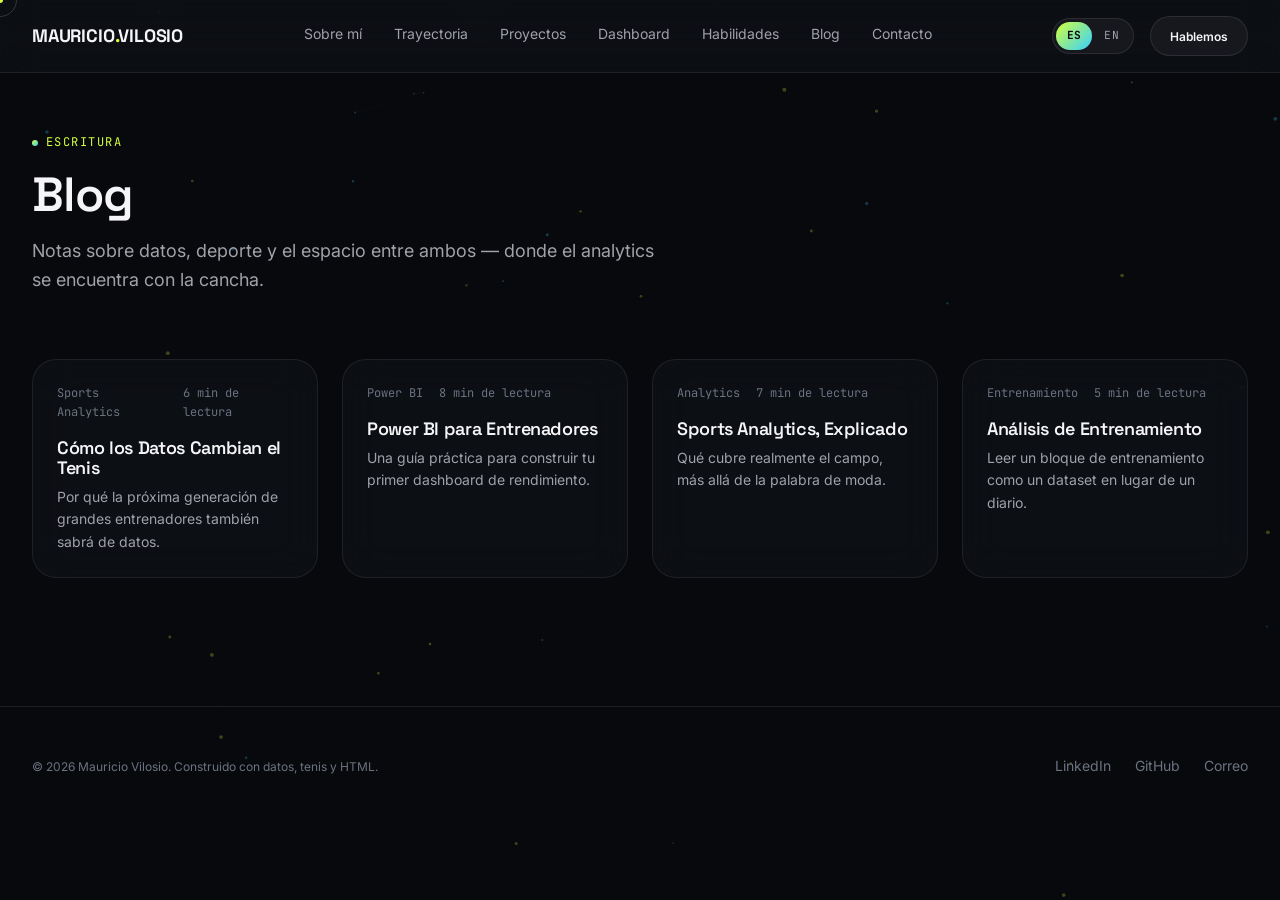
==== commit 8cf083b3: "Codigo Google Analytics" ====
--- a/blog/index.html
+++ b/blog/index.html
@@ -1,6 +1,14 @@
 <!DOCTYPE html>
 <html lang="es">
 <head>
+  <!-- Google tag (gtag.js) -->
+  <script async src="https://www.googletagmanager.com/gtag/js?id=G-2JZ20VFDZV"></script>
+  <script>
+    window.dataLayer = window.dataLayer || [];
+    function gtag(){dataLayer.push(arguments);}
+    gtag("js", new Date());
+    gtag("config", "G-2JZ20VFDZV");
+  </script>
   <meta charset="UTF-8" />
   <meta name="viewport" content="width=device-width, initial-scale=1.0" />
   <title>Blog — Mauricio Vilosio</title>
